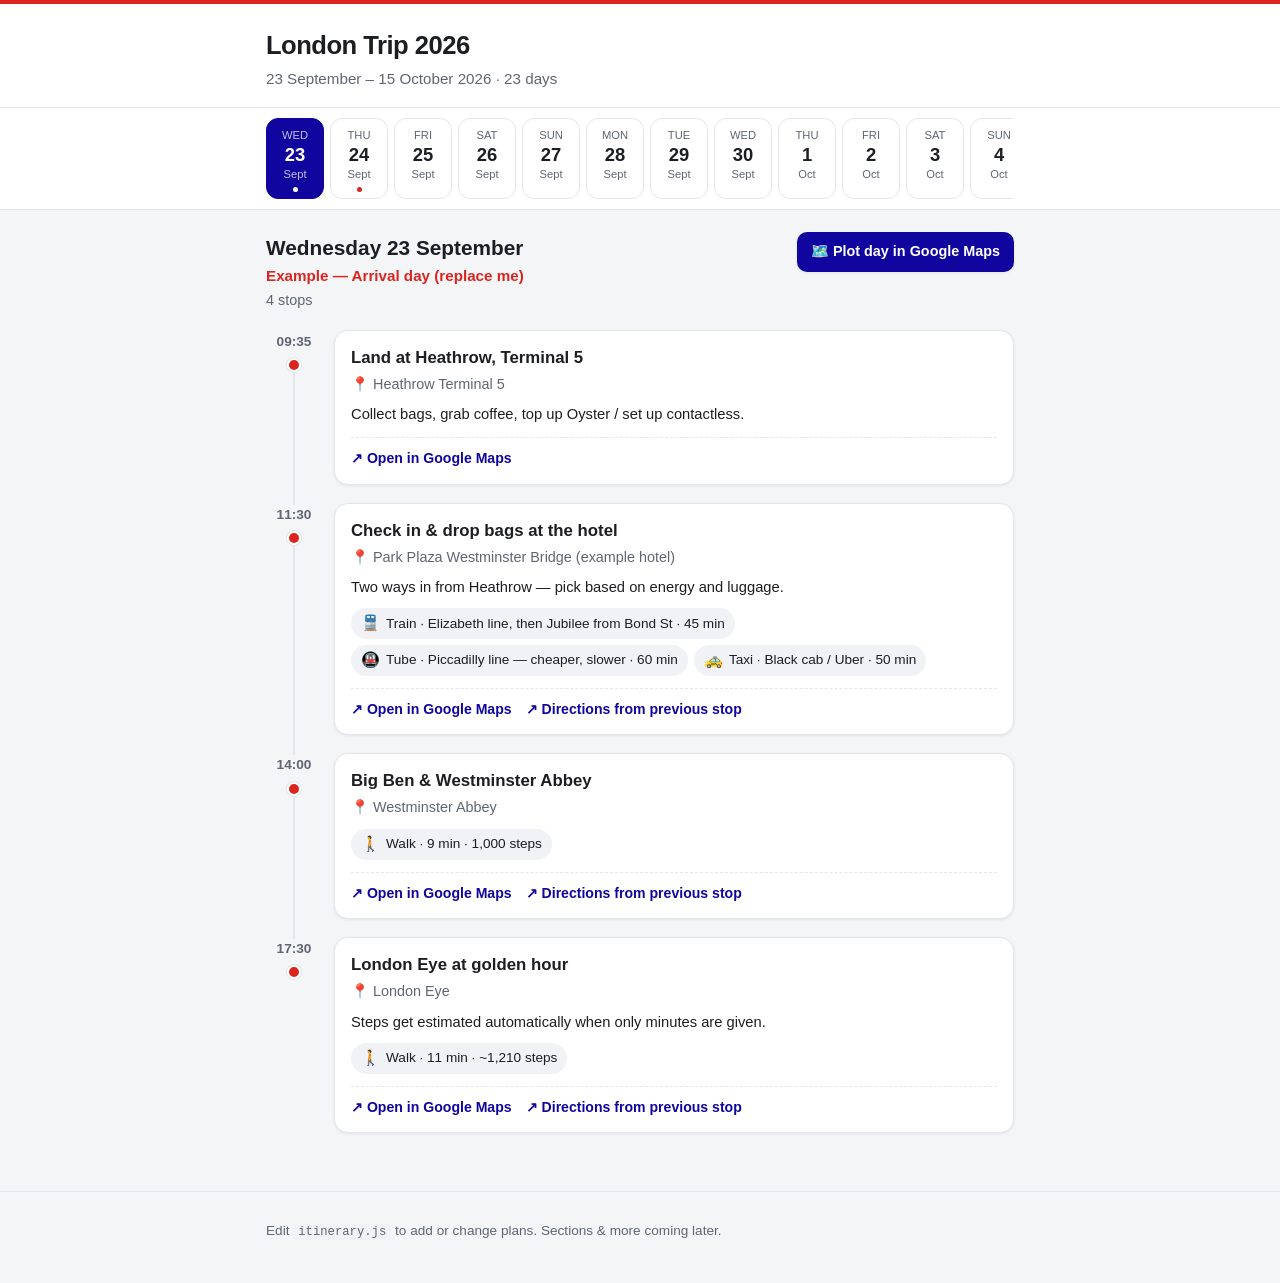
==== index.html @ 60cb8950 "Scaffold London trip itinerary site (Sep 23 – Oct 15, 2026) Static, no-build website that renders ev" ====
<!DOCTYPE html>
<html lang="en">
<head>
  <meta charset="UTF-8">
  <meta name="viewport" content="width=device-width, initial-scale=1.0">
  <meta name="theme-color" content="#10069f">
  <title>London Trip 2026 — Itinerary</title>
  <link rel="icon" href="data:image/svg+xml,<svg xmlns=%22http://www.w3.org/2000/svg%22 viewBox=%220 0 100 100%22><text y=%22.9em%22 font-size=%2290%22>🚇</text></svg>">
  <link rel="stylesheet" href="styles.css">
</head>
<body>

  <header class="site-header">
    <div class="wrap">
      <h1 id="tripTitle">London Trip 2026</h1>
      <p class="trip-dates" id="tripDates"></p>
    </div>
  </header>

  <nav class="day-strip-wrap" aria-label="Trip days">
    <div class="wrap">
      <div class="day-strip" id="dayStrip"></div>
    </div>
  </nav>

  <main class="wrap">
    <section id="dayView" class="day-view" aria-live="polite"></section>
  </main>

  <footer class="site-footer">
    <div class="wrap">
      <p>Edit <code>itinerary.js</code> to add or change plans. Sections &amp; more coming later.</p>
    </div>
  </footer>

  <script src="itinerary.js"></script>
  <script src="app.js"></script>
</body>
</html>
---- styles.css ----
/* London trip itinerary — styles. TfL-ish palette: roundel red + Underground blue. */

:root {
  --bg: #f4f5f7;
  --surface: #ffffff;
  --text: #1c1e21;
  --muted: #5f6672;
  --line: #e3e6ea;
  --accent: #dc241f;        /* roundel red */
  --brand: #10069f;         /* Underground blue */
  --brand-contrast: #ffffff;
  --chip-bg: #f0f2f5;
  --shadow: 0 1px 3px rgba(16, 24, 40, 0.08);
}

@media (prefers-color-scheme: dark) {
  :root {
    --bg: #101214;
    --surface: #1a1d21;
    --text: #e8eaed;
    --muted: #9aa3ad;
    --line: #2a2f35;
    --accent: #ff5a52;
    --brand: #7d8bff;
    --brand-contrast: #0e1013;
    --chip-bg: #24282d;
    --shadow: 0 1px 3px rgba(0, 0, 0, 0.4);
  }
}

* { box-sizing: border-box; }

html { scroll-behavior: smooth; }

body {
  margin: 0;
  font-family: -apple-system, BlinkMacSystemFont, "Segoe UI", Roboto, Helvetica, Arial, sans-serif;
  background: var(--bg);
  color: var(--text);
  line-height: 1.5;
}

.wrap {
  max-width: 780px;
  margin: 0 auto;
  padding: 0 16px;
}

code {
  background: var(--chip-bg);
  border-radius: 4px;
  padding: 1px 5px;
  font-size: 0.9em;
}

/* ---------- header ---------- */

.site-header {
  background: var(--surface);
  border-top: 4px solid var(--accent);
  border-bottom: 1px solid var(--line);
  padding: 22px 0 16px;
}

.site-header h1 {
  margin: 0;
  font-size: 1.6rem;
  letter-spacing: -0.02em;
}

.trip-dates {
  margin: 4px 0 0;
  color: var(--muted);
  font-size: 0.95rem;
}

/* ---------- day strip ---------- */

.day-strip-wrap {
  position: sticky;
  top: 0;
  z-index: 10;
  background: var(--surface);
  border-bottom: 1px solid var(--line);
}

.day-strip {
  display: flex;
  gap: 6px;
  overflow-x: auto;
  padding: 10px 0;
  scrollbar-width: thin;
}

.day-chip {
  flex: 0 0 auto;
  display: grid;
  justify-items: center;
  gap: 1px;
  min-width: 58px;
  padding: 8px 6px 6px;
  border: 1px solid var(--line);
  border-radius: 12px;
  background: var(--surface);
  color: var(--text);
  font: inherit;
  cursor: pointer;
}

.day-chip:hover { border-color: var(--brand); }

.day-chip .dow { font-size: 0.7rem; text-transform: uppercase; color: var(--muted); }
.day-chip .dom { font-size: 1.15rem; font-weight: 700; line-height: 1.1; }
.day-chip .mon { font-size: 0.7rem; color: var(--muted); }

.day-chip .dot {
  width: 5px;
  height: 5px;
  margin-top: 3px;
  border-radius: 50%;
  background: transparent;
}

.day-chip .dot.has-items { background: var(--accent); }

.day-chip.selected {
  background: var(--brand);
  border-color: var(--brand);
  color: var(--brand-contrast);
}

.day-chip.selected .dow,
.day-chip.selected .mon { color: var(--brand-contrast); opacity: 0.75; }
.day-chip.selected .dot.has-items { background: var(--brand-contrast); }

/* ---------- day view ---------- */

.day-view { padding: 22px 0 40px; }

.day-header {
  display: flex;
  flex-wrap: wrap;
  align-items: flex-start;
  justify-content: space-between;
  gap: 12px;
  margin-bottom: 18px;
}

.day-header h2 { margin: 0; font-size: 1.3rem; }

.day-label { margin: 2px 0 0; color: var(--accent); font-weight: 600; font-size: 0.95rem; }

.day-count { margin: 2px 0 0; color: var(--muted); font-size: 0.9rem; }

.day-actions { display: flex; flex-direction: column; gap: 8px; }

.btn {
  display: inline-block;
  background: var(--brand);
  color: var(--brand-contrast);
  text-decoration: none;
  font-weight: 600;
  font-size: 0.9rem;
  padding: 9px 14px;
  border-radius: 10px;
  box-shadow: var(--shadow);
}

.btn:hover { filter: brightness(1.1); }

/* ---------- timeline ---------- */

.timeline {
  list-style: none;
  margin: 0;
  padding: 0;
}

.stop {
  display: grid;
  grid-template-columns: 56px 1fr;
  gap: 12px;
  position: relative;
  padding-bottom: 18px;
}

/* vertical line through the time column */
.stop::before {
  content: "";
  position: absolute;
  left: 27px;
  top: 30px;
  bottom: -2px;
  width: 2px;
  background: var(--line);
}

.stop:last-child::before { display: none; }

.stop-time {
  position: relative;
  text-align: center;
  font-weight: 700;
  font-size: 0.85rem;
  padding-top: 2px;
  color: var(--muted);
}

.stop-time::after {
  content: "";
  display: block;
  width: 10px;
  height: 10px;
  margin: 6px auto 0;
  border-radius: 50%;
  background: var(--accent);
  border: 2px solid var(--surface);
  box-shadow: 0 0 0 1px var(--line);
}

.stop-card {
  background: var(--surface);
  border: 1px solid var(--line);
  border-radius: 14px;
  padding: 14px 16px;
  box-shadow: var(--shadow);
}

.stop-title { margin: 0; font-size: 1.05rem; }

.stop-place { margin: 4px 0 0; font-size: 0.9rem; color: var(--muted); }

.stop-notes { margin: 8px 0 0; font-size: 0.92rem; }

.transport {
  display: flex;
  flex-wrap: wrap;
  gap: 6px;
  margin-top: 10px;
}

.chip {
  display: inline-flex;
  align-items: center;
  gap: 6px;
  background: var(--chip-bg);
  border-radius: 999px;
  padding: 4px 10px;
  font-size: 0.85rem;
}

.chip-emoji { font-size: 0.95rem; }

.stop-links {
  display: flex;
  flex-wrap: wrap;
  gap: 14px;
  margin-top: 12px;
  padding-top: 10px;
  border-top: 1px dashed var(--line);
}

.maps-link {
  color: var(--brand);
  font-weight: 600;
  font-size: 0.88rem;
  text-decoration: none;
}

.maps-link:hover { text-decoration: underline; }

.maps-link::before { content: "↗ "; }

/* ---------- empty state ---------- */

.empty {
  background: var(--surface);
  border: 1px dashed var(--line);
  border-radius: 14px;
  padding: 28px 20px;
  text-align: center;
  color: var(--muted);
}

.empty p { margin: 0; }

.empty .hint { margin-top: 6px; font-size: 0.9rem; }

/* ---------- footer ---------- */

.site-footer {
  border-top: 1px solid var(--line);
  padding: 16px 0 28px;
  color: var(--muted);
  font-size: 0.85rem;
}

@media (max-width: 480px) {
  .stop { grid-template-columns: 48px 1fr; }
  .stop::before { left: 23px; }
  .site-header h1 { font-size: 1.35rem; }
}
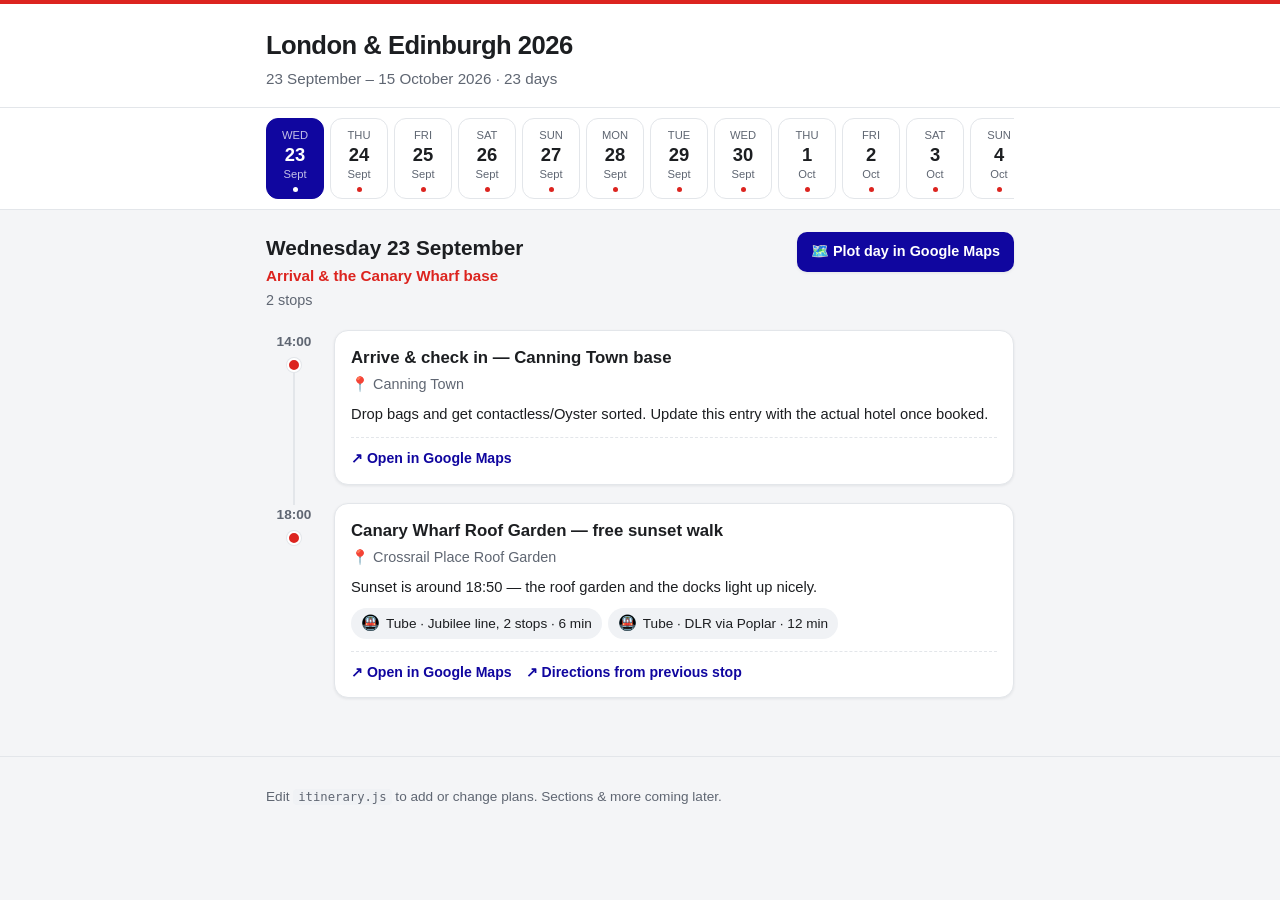
==== commit c254e8de: "Replace example data with the real 23-day trip plan - London week 1: arrival + Canary Wharf, Westmin" ====
--- a/index.html
+++ b/index.html
@@ -4,7 +4,7 @@
   <meta charset="UTF-8">
   <meta name="viewport" content="width=device-width, initial-scale=1.0">
   <meta name="theme-color" content="#10069f">
-  <title>London Trip 2026 — Itinerary</title>
+  <title>London & Edinburgh 2026 — Itinerary</title>
   <link rel="icon" href="data:image/svg+xml,<svg xmlns=%22http://www.w3.org/2000/svg%22 viewBox=%220 0 100 100%22><text y=%22.9em%22 font-size=%2290%22>🚇</text></svg>">
   <link rel="stylesheet" href="styles.css">
 </head>
@@ -12,7 +12,7 @@
 
   <header class="site-header">
     <div class="wrap">
-      <h1 id="tripTitle">London Trip 2026</h1>
+      <h1 id="tripTitle">London &amp; Edinburgh 2026</h1>
       <p class="trip-dates" id="tripDates"></p>
     </div>
   </header>
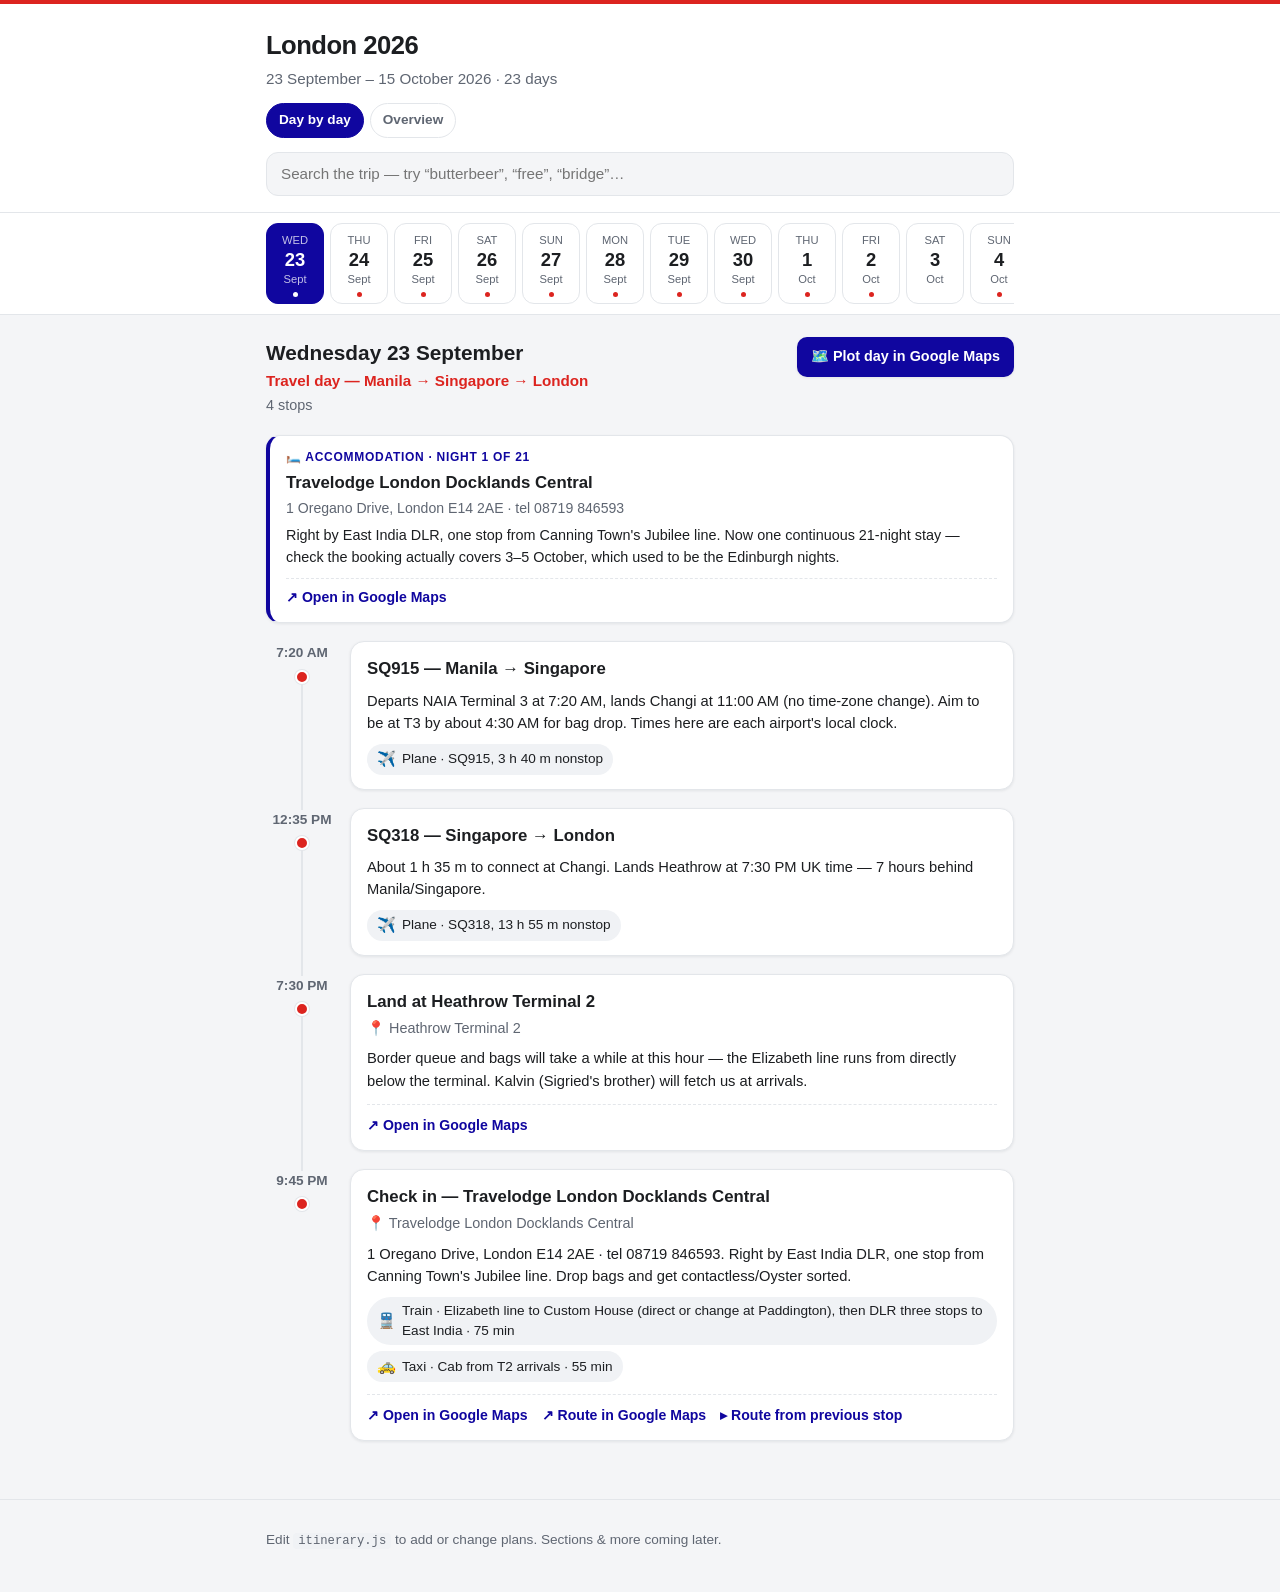
==== commit ef188304: "Add overview page, search, day trips and trip-wide consolidation Site features: - Search across ever" ====
--- a/index.html
+++ b/index.html
@@ -4,7 +4,7 @@
   <meta charset="UTF-8">
   <meta name="viewport" content="width=device-width, initial-scale=1.0">
   <meta name="theme-color" content="#10069f">
-  <title>London & Edinburgh 2026 — Itinerary</title>
+  <title>London 2026 — Itinerary</title>
   <link rel="icon" href="data:image/svg+xml,<svg xmlns=%22http://www.w3.org/2000/svg%22 viewBox=%220 0 100 100%22><text y=%22.9em%22 font-size=%2290%22>🚇</text></svg>">
   <link rel="stylesheet" href="styles.css">
 </head>
@@ -12,8 +12,20 @@
 
   <header class="site-header">
     <div class="wrap">
-      <h1 id="tripTitle">London &amp; Edinburgh 2026</h1>
+      <h1 id="tripTitle">London 2026</h1>
       <p class="trip-dates" id="tripDates"></p>
+      <nav class="view-switch">
+        <span class="view-tab active" aria-current="page">Day by day</span>
+        <a href="overview.html" class="view-tab">Overview</a>
+      </nav>
+      <div class="search">
+        <input type="search" id="searchInput" class="search-input"
+               placeholder="Search the trip — try “butterbeer”, “free”, “bridge”…"
+               autocomplete="off" aria-label="Search the itinerary"
+               aria-controls="searchResults" aria-expanded="false">
+        <button type="button" id="searchClear" class="search-clear" aria-label="Clear search" hidden>✕</button>
+        <div id="searchResults" class="search-results" role="listbox" hidden></div>
+      </div>
     </div>
   </header>
 
--- a/styles.css
+++ b/styles.css
@@ -74,6 +74,238 @@
   font-size: 0.95rem;
 }
 
+/* ---------- view switch (day-by-day / overview) ---------- */
+
+.view-switch { display: flex; gap: 6px; margin-top: 12px; }
+
+.view-tab {
+  padding: 6px 12px;
+  border-radius: 999px;
+  border: 1px solid var(--line);
+  font-size: 0.85rem;
+  font-weight: 600;
+  text-decoration: none;
+  color: var(--muted);
+  background: var(--surface);
+}
+
+.view-tab:hover { border-color: var(--brand); color: var(--text); }
+
+.view-tab.active {
+  background: var(--brand);
+  border-color: var(--brand);
+  color: var(--brand-contrast);
+}
+
+/* ---------- overview page ---------- */
+
+.ov-stats {
+  display: grid;
+  grid-template-columns: repeat(4, 1fr);
+  gap: 8px;
+  padding: 22px 0 0;
+}
+
+.ov-stat {
+  background: var(--surface);
+  border: 1px solid var(--line);
+  border-radius: 12px;
+  padding: 12px 10px;
+  text-align: center;
+}
+
+.ov-stat-num { display: block; font-size: 1.4rem; font-weight: 700; line-height: 1.1; }
+.ov-stat-label { display: block; font-size: 0.75rem; color: var(--muted); margin-top: 2px; }
+
+.ov-bookings {
+  background: var(--surface);
+  border: 1px solid var(--line);
+  border-left: 4px solid var(--accent);
+  border-radius: 14px;
+  padding: 14px 16px;
+  margin-top: 16px;
+}
+
+.ov-bookings-title { margin: 0 0 8px; font-size: 0.95rem; color: var(--accent); }
+
+.ov-booking-list { margin: 0; padding-left: 18px; font-size: 0.9rem; }
+.ov-booking-list li { margin-bottom: 3px; }
+
+.ov-booking-link { color: var(--brand); font-weight: 600; text-decoration: none; }
+.ov-booking-link:hover { text-decoration: underline; }
+.ov-booking-day { color: var(--muted); font-size: 0.82rem; margin-left: 8px; }
+
+.ov-list { padding: 18px 0 40px; display: grid; gap: 12px; }
+
+.ov-day {
+  background: var(--surface);
+  border: 1px solid var(--line);
+  border-radius: 14px;
+  padding: 14px 16px;
+  box-shadow: var(--shadow);
+}
+
+.ov-day-open { border-style: dashed; background: transparent; box-shadow: none; }
+
+.ov-day-head {
+  display: flex;
+  gap: 14px;
+  align-items: flex-start;
+  text-decoration: none;
+  color: inherit;
+}
+
+.ov-day-head:hover .ov-title { color: var(--brand); }
+
+.ov-date {
+  flex: 0 0 auto;
+  display: grid;
+  justify-items: center;
+  min-width: 46px;
+  padding: 4px 0;
+  border-right: 1px solid var(--line);
+  padding-right: 12px;
+}
+
+.ov-dow { font-size: 0.68rem; text-transform: uppercase; color: var(--muted); }
+.ov-dom { font-size: 1.3rem; font-weight: 700; line-height: 1.05; }
+.ov-mon { font-size: 0.68rem; color: var(--muted); }
+
+.ov-head-text { min-width: 0; }
+
+.ov-title { margin: 0; font-size: 1rem; }
+
+.ov-badges { display: flex; flex-wrap: wrap; gap: 6px; margin-top: 6px; }
+
+.ov-badge {
+  background: var(--chip-bg);
+  border-radius: 999px;
+  padding: 2px 9px;
+  font-size: 0.76rem;
+  color: var(--muted);
+}
+
+.ov-badge-work { color: var(--accent); font-weight: 600; }
+.ov-badge-stay { max-width: 100%; overflow: hidden; text-overflow: ellipsis; white-space: nowrap; }
+
+.ov-empty { margin: 10px 0 0; font-size: 0.88rem; color: var(--muted); font-style: italic; }
+
+.ov-stops {
+  list-style: none;
+  margin: 12px 0 0;
+  padding: 10px 0 0;
+  border-top: 1px dashed var(--line);
+  display: grid;
+  gap: 5px;
+}
+
+.ov-stop { display: flex; gap: 10px; font-size: 0.88rem; align-items: baseline; }
+
+.ov-stop-time {
+  flex: 0 0 66px;
+  color: var(--muted);
+  font-size: 0.8rem;
+  font-weight: 600;
+  text-align: right;
+}
+
+.ov-stop-body { min-width: 0; }
+.ov-stop-title { }
+.ov-stop-marks { margin-left: 6px; font-size: 0.78rem; opacity: 0.75; }
+
+@media (max-width: 480px) {
+  .ov-stats { grid-template-columns: repeat(2, 1fr); }
+  .ov-stop-time { flex-basis: 58px; }
+}
+
+/* ---------- search ---------- */
+
+.search { position: relative; margin-top: 14px; }
+
+.search-input {
+  width: 100%;
+  padding: 10px 36px 10px 14px;
+  border: 1px solid var(--line);
+  border-radius: 12px;
+  background: var(--bg);
+  color: var(--text);
+  font: inherit;
+  font-size: 0.95rem;
+}
+
+.search-input:focus {
+  outline: none;
+  border-color: var(--brand);
+  box-shadow: 0 0 0 3px color-mix(in srgb, var(--brand) 25%, transparent);
+}
+
+.search-clear {
+  position: absolute;
+  top: 50%;
+  right: 10px;
+  transform: translateY(-50%);
+  border: none;
+  background: none;
+  color: var(--muted);
+  font-size: 1rem;
+  line-height: 1;
+  cursor: pointer;
+  padding: 4px;
+}
+
+.search-clear:hover { color: var(--text); }
+
+.search-results {
+  position: absolute;
+  z-index: 30;
+  top: calc(100% + 6px);
+  left: 0;
+  right: 0;
+  max-height: 60vh;
+  overflow-y: auto;
+  background: var(--surface);
+  border: 1px solid var(--line);
+  border-radius: 12px;
+  box-shadow: 0 8px 24px rgba(0, 0, 0, 0.18);
+  padding: 6px;
+}
+
+.search-count,
+.search-empty {
+  margin: 0;
+  padding: 8px 10px;
+  font-size: 0.82rem;
+  color: var(--muted);
+}
+
+.search-hit {
+  display: block;
+  width: 100%;
+  text-align: left;
+  border: none;
+  background: none;
+  color: var(--text);
+  font: inherit;
+  padding: 8px 10px;
+  border-radius: 8px;
+  cursor: pointer;
+}
+
+.search-hit:hover,
+.search-hit:focus-visible { background: var(--chip-bg); }
+
+.search-hit-title { display: block; font-weight: 600; font-size: 0.92rem; }
+
+.search-hit-meta { display: block; font-size: 0.8rem; color: var(--muted); margin-top: 1px; }
+
+/* flash the stop you jumped to from search */
+@keyframes stop-flash {
+  0%, 100% { box-shadow: var(--shadow); }
+  30%      { box-shadow: 0 0 0 3px var(--brand); }
+}
+
+.stop-card.flash { animation: stop-flash 1.6s ease-in-out; }
+
 /* ---------- day strip ---------- */
 
 .day-strip-wrap {
@@ -151,6 +383,46 @@
 .day-label { margin: 2px 0 0; color: var(--accent); font-weight: 600; font-size: 0.95rem; }
 
 .day-count { margin: 2px 0 0; color: var(--muted); font-size: 0.9rem; }
+
+.day-note { margin: 8px 0 0; font-size: 0.92rem; max-width: 60ch; }
+
+.day-booking {
+  margin: 8px 0 0;
+  font-size: 0.88rem;
+  font-weight: 600;
+  color: var(--accent);
+  max-width: 60ch;
+}
+
+/* ---------- booking flag ---------- */
+
+.booking {
+  margin: 8px 0 0;
+  padding: 8px 12px;
+  border-radius: 10px;
+  font-size: 0.87rem;
+  background: var(--chip-bg);
+  border-left: 3px solid var(--muted);
+}
+
+.booking-required { border-left-color: var(--accent); }
+
+.booking-label {
+  display: block;
+  font-weight: 700;
+  color: var(--accent);
+}
+
+.booking-recommended .booking-label { color: var(--muted); }
+
+.booking-notes { display: block; margin-top: 2px; }
+
+.booking-via {
+  display: block;
+  margin-top: 4px;
+  font-size: 0.82rem;
+  color: var(--muted);
+}
 
 .day-actions { display: flex; flex-direction: column; gap: 8px; }
 
@@ -168,6 +440,68 @@
 
 .btn:hover { filter: brightness(1.1); }
 
+/* ---------- work hours ---------- */
+
+.work-card {
+  background: var(--surface);
+  border: 1px solid var(--line);
+  border-left: 4px solid var(--accent);
+  border-radius: 14px;
+  padding: 12px 16px 14px;
+  margin-bottom: 12px;
+  box-shadow: var(--shadow);
+}
+
+.work-kicker {
+  margin: 0;
+  font-size: 0.75rem;
+  font-weight: 700;
+  text-transform: uppercase;
+  letter-spacing: 0.06em;
+  color: var(--accent);
+}
+
+.work-hours { margin: 4px 0 0; font-size: 1.05rem; }
+
+.work-meta { margin: 3px 0 0; font-size: 0.88rem; color: var(--muted); }
+
+.work-deadline {
+  margin: 8px 0 0;
+  font-size: 0.9rem;
+  font-weight: 600;
+}
+
+.work-notes { margin: 6px 0 0; font-size: 0.9rem; }
+
+/* ---------- accommodation ---------- */
+
+.stay-card {
+  background: var(--surface);
+  border: 1px solid var(--line);
+  border-left: 4px solid var(--brand);
+  border-radius: 14px;
+  padding: 12px 16px 14px;
+  margin-bottom: 18px;
+  box-shadow: var(--shadow);
+}
+
+.stay-kicker {
+  margin: 0;
+  font-size: 0.75rem;
+  font-weight: 700;
+  text-transform: uppercase;
+  letter-spacing: 0.06em;
+  color: var(--brand);
+}
+
+.stay-name { margin: 4px 0 0; font-size: 1.05rem; }
+
+.stay-meta { margin: 3px 0 0; font-size: 0.88rem; color: var(--muted); }
+
+.stay-notes { margin: 6px 0 0; font-size: 0.9rem; }
+
+.stay-card .stop-links { margin-top: 10px; padding-top: 8px; }
+
 /* ---------- timeline ---------- */
 
 .timeline {
@@ -178,7 +512,7 @@
 
 .stop {
   display: grid;
-  grid-template-columns: 56px 1fr;
+  grid-template-columns: 72px 1fr;
   gap: 12px;
   position: relative;
   padding-bottom: 18px;
@@ -188,7 +522,7 @@
 .stop::before {
   content: "";
   position: absolute;
-  left: 27px;
+  left: 35px;
   top: 30px;
   bottom: -2px;
   width: 2px;
@@ -232,6 +566,39 @@
 
 .stop-notes { margin: 8px 0 0; font-size: 0.92rem; }
 
+.photos {
+  display: flex;
+  flex-wrap: wrap;
+  gap: 10px;
+  margin-top: 10px;
+}
+
+.photo {
+  display: block;
+  width: 132px;
+  text-decoration: none;
+  color: var(--muted);
+}
+
+.photo img {
+  display: block;
+  width: 100%;
+  height: 132px;
+  object-fit: cover;
+  border-radius: 10px;
+  border: 1px solid var(--line);
+  background: var(--chip-bg);
+}
+
+.photo:hover img { filter: brightness(1.08); }
+
+.photo-caption {
+  display: block;
+  margin-top: 4px;
+  font-size: 0.75rem;
+  line-height: 1.35;
+}
+
 .transport {
   display: flex;
   flex-wrap: wrap;
@@ -251,6 +618,54 @@
 
 .chip-emoji { font-size: 0.95rem; }
 
+/* ---------- collapsible extras ---------- */
+
+.extras {
+  display: flex;
+  flex-direction: column;
+  gap: 6px;
+  margin-top: 10px;
+}
+
+.extra {
+  border: 1px solid var(--line);
+  border-radius: 10px;
+  background: var(--chip-bg);
+  padding: 0 12px;
+}
+
+.extra summary {
+  cursor: pointer;
+  padding: 8px 0;
+  font-size: 0.85rem;
+  font-weight: 600;
+  list-style: none;
+}
+
+.extra summary::-webkit-details-marker { display: none; }
+
+.extra summary::before {
+  content: "▸ ";
+  color: var(--muted);
+}
+
+.extra[open] summary::before { content: "▾ "; }
+
+.extra summary:hover { color: var(--brand); }
+
+.extra-list {
+  margin: 0;
+  padding: 0 0 10px 18px;
+  font-size: 0.88rem;
+}
+
+.extra-list li { margin-bottom: 8px; }
+.extra-list li:last-child { margin-bottom: 0; }
+
+.extra-title { display: block; font-weight: 600; }
+.extra-where { display: block; font-size: 0.82rem; color: var(--muted); }
+.extra-notes { display: block; margin-top: 2px; }
+
 .stop-links {
   display: flex;
   flex-wrap: wrap;
@@ -271,6 +686,37 @@
 
 .maps-link::before { content: "↗ "; }
 
+/* expandable embedded route map */
+
+.map-toggle {
+  background: none;
+  border: none;
+  padding: 0;
+  color: var(--brand);
+  font: inherit;
+  font-weight: 600;
+  font-size: 0.88rem;
+  cursor: pointer;
+}
+
+.map-toggle:hover { text-decoration: underline; }
+
+.map-toggle::before { content: "▸ "; }
+.map-toggle.open::before { content: "▾ "; }
+
+.map-embed { margin-top: 12px; }
+
+.map-embed iframe {
+  display: block;
+  width: 100%;
+  height: 320px;
+  border: 1px solid var(--line);
+  border-radius: 10px;
+  background: var(--chip-bg);
+}
+
+.map-embed.collapsed { display: none; }
+
 /* ---------- empty state ---------- */
 
 .empty {
@@ -296,7 +742,7 @@
 }
 
 @media (max-width: 480px) {
-  .stop { grid-template-columns: 48px 1fr; }
-  .stop::before { left: 23px; }
+  .stop { grid-template-columns: 64px 1fr; }
+  .stop::before { left: 31px; }
   .site-header h1 { font-size: 1.35rem; }
 }
